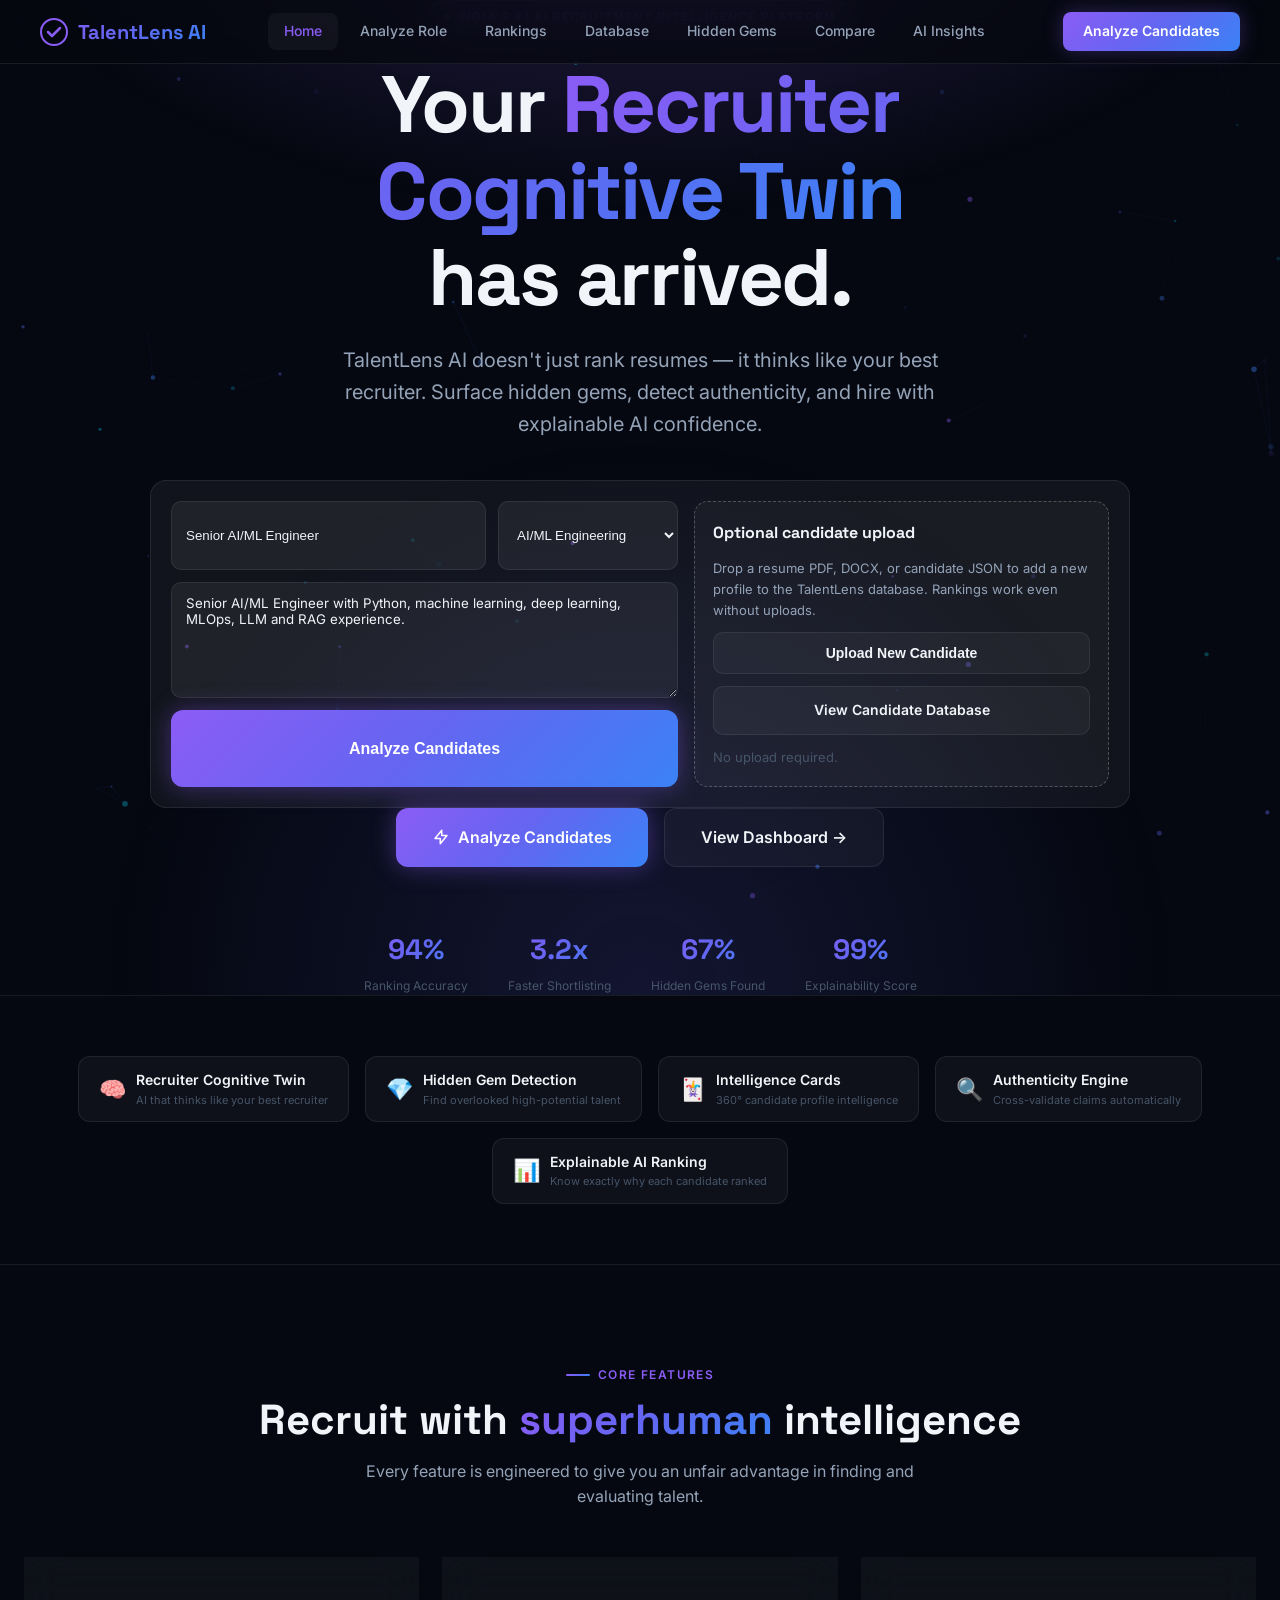
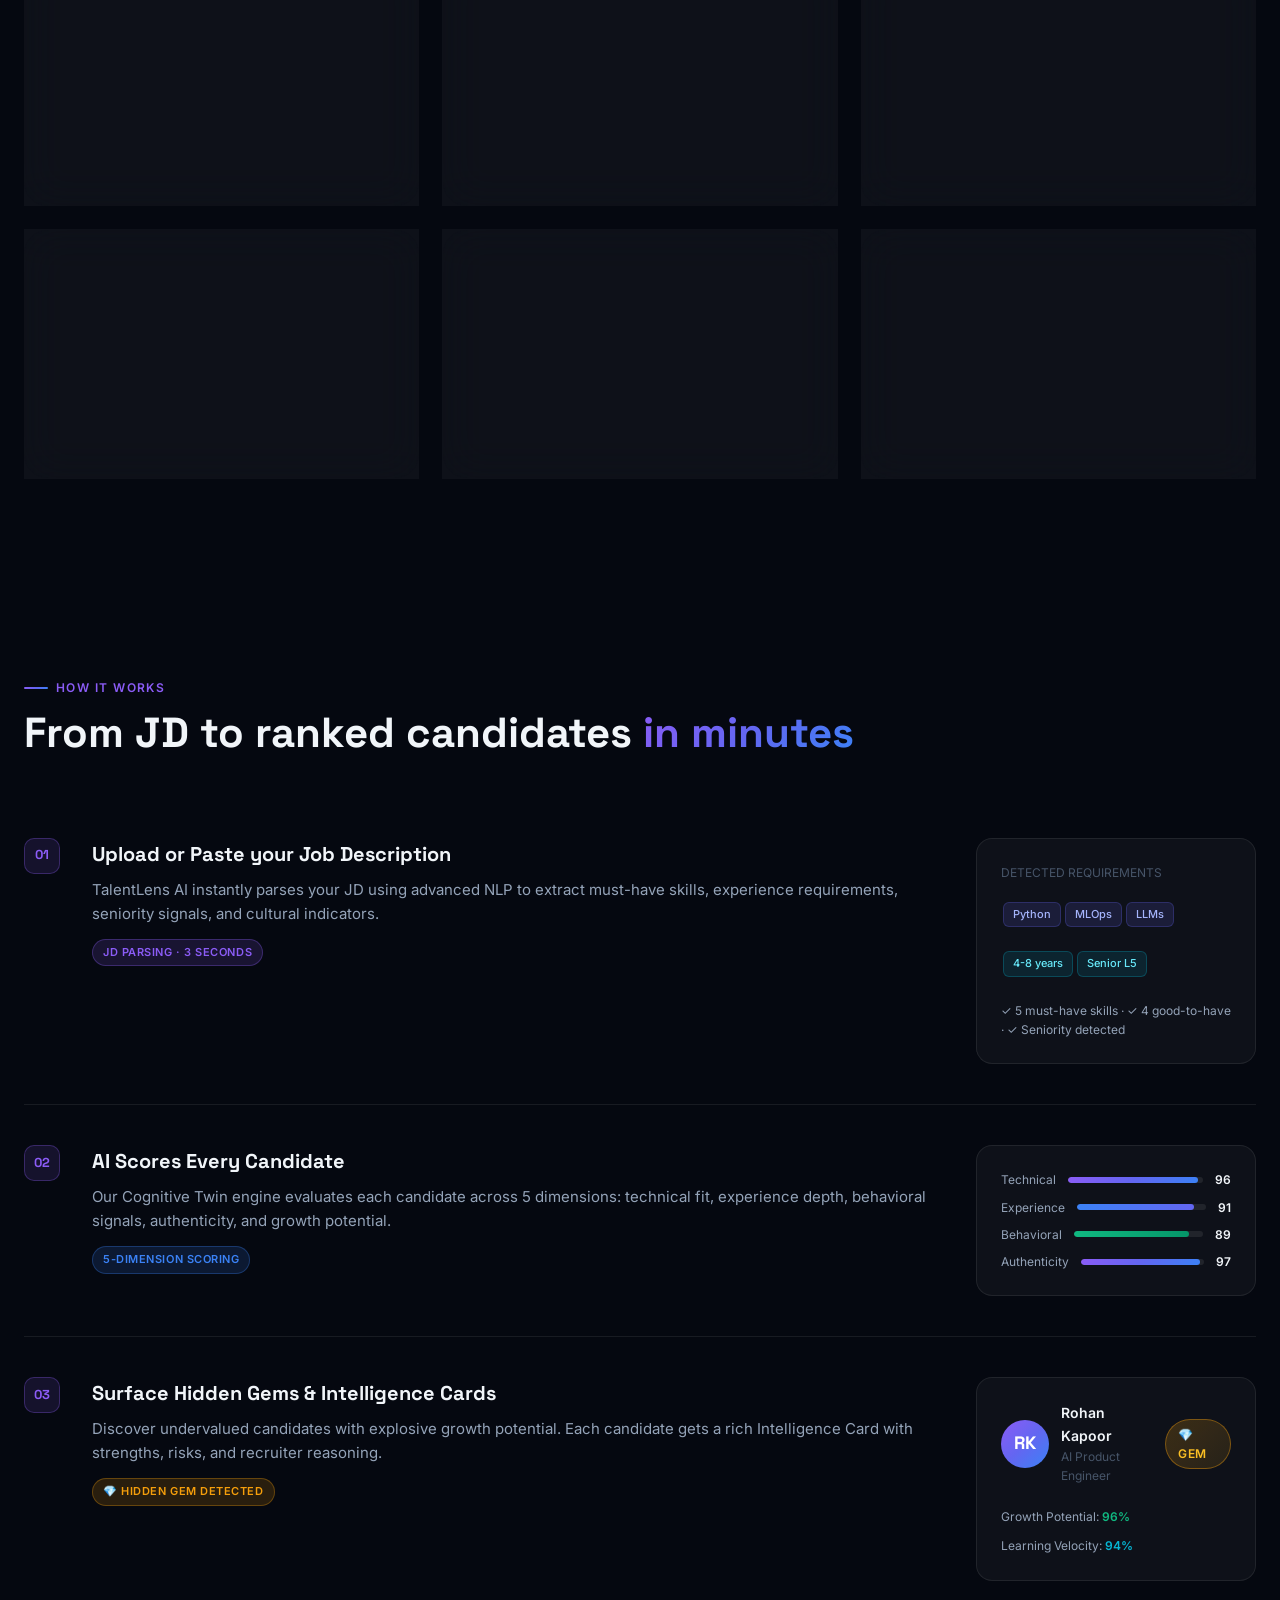
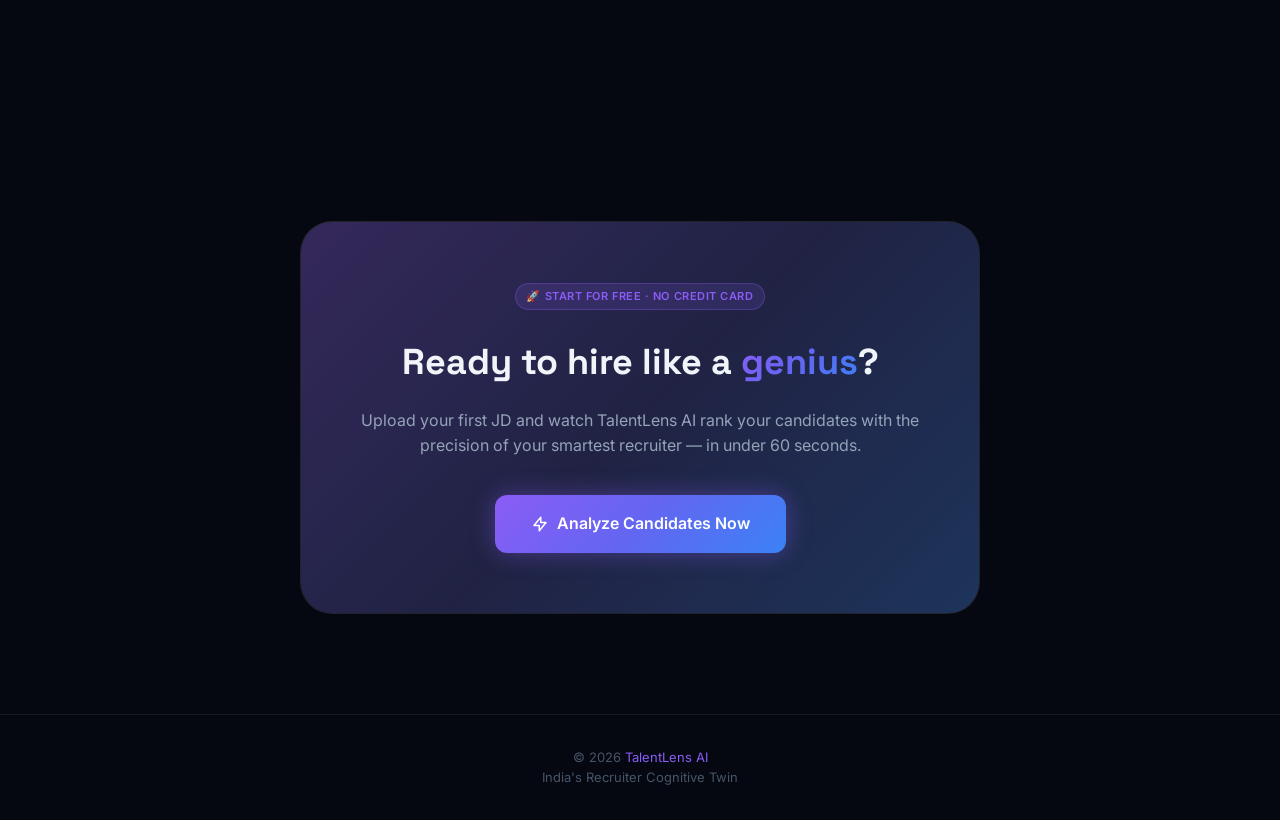
==== frontend/index.html @ 2722fe98 "Refactor talent matching flow and update UI state handling" ====
<!DOCTYPE html>
<html lang="en">
<head>
<meta charset="UTF-8"/>
<meta name="viewport" content="width=device-width,initial-scale=1.0"/>
<title>TalentLens AI — India's Recruiter Cognitive Twin</title>
<meta name="description" content="TalentLens AI is India's first Recruiter Cognitive Twin — an enterprise AI platform that ranks, scores, and surfaces hidden gem candidates with explainable intelligence."/>
<link rel="stylesheet" href="styles.css"/>
<style>
/* ── HERO ── */
.hero {
  position: relative; min-height: 100vh; display: flex; align-items: center;
  justify-content: center; text-align: center; overflow: hidden;
  background: var(--gradient-hero);
}
.hero::before {
  content:''; position: absolute; inset: 0;
  background: radial-gradient(ellipse 60% 80% at 50% 100%, rgba(99,102,241,0.15) 0%, transparent 70%);
  pointer-events: none;
}
.hero-content { position: relative; z-index: 2; max-width: 860px; padding: 0 24px; }
.hero-content { max-width: 1120px; }
.hero-eyebrow {
  display: inline-flex; align-items: center; gap: 8px;
  padding: 6px 16px; border-radius: 99px;
  background: rgba(139,92,246,0.12); border: 1px solid rgba(139,92,246,0.3);
  font-size: 12px; font-weight: 600; letter-spacing: 0.1em; text-transform: uppercase;
  color: var(--purple); margin-bottom: 28px;
  animation: slide-up 0.5s ease both;
}
.hero-eyebrow .dot { width: 6px; height: 6px; border-radius: 50%; background: var(--purple); animation: pulse-glow 2s infinite; }
.hero-title {
  font-family: 'Space Grotesk', sans-serif;
  font-size: clamp(40px, 7vw, 80px); font-weight: 800;
  line-height: 1.08; letter-spacing: -0.03em;
  color: var(--text-primary); margin-bottom: 24px;
  animation: slide-up 0.6s ease 0.1s both;
}
.hero-title .gradient-text { background: var(--gradient-1); -webkit-background-clip: text; -webkit-text-fill-color: transparent; }
.hero-subtitle {
  font-size: clamp(16px, 2vw, 20px); color: var(--text-secondary); line-height: 1.6;
  max-width: 620px; margin: 0 auto 40px;
  animation: slide-up 0.6s ease 0.2s both;
}
.hero-actions {
  display: flex; gap: 16px; justify-content: center; flex-wrap: wrap;
  animation: slide-up 0.6s ease 0.3s both;
}
.home-search {
  margin: 34px auto 0; max-width: 980px; padding: 20px;
  background: rgba(255,255,255,0.05); border: 1px solid var(--border);
  border-radius: 16px; display: grid; grid-template-columns: 1.1fr .9fr; gap: 16px; text-align:left;
  animation: slide-up 0.6s ease 0.35s both;
}
.home-search-left { display:grid; grid-template-columns:1fr 180px; gap:12px; }
.home-search input, .home-search select, .home-search textarea {
  width: 100%; background: rgba(255,255,255,0.06); border: 1px solid var(--border);
  border-radius: 10px; color: var(--text-primary); padding: 12px 14px; outline: none;
}
.home-search textarea { grid-column: 1 / -1; min-height: 90px; resize: vertical; font-family: Inter, sans-serif; }
.home-search-left button { grid-column: 1 / -1; justify-content: center; }
.home-upload { min-height:100%; border:1px dashed rgba(255,255,255,.24); border-radius:14px; padding:18px; display:flex; flex-direction:column; justify-content:center; gap:12px; background:rgba(255,255,255,.035); }
.home-upload-title { font-family:'Space Grotesk',sans-serif; font-size:16px; font-weight:700; color:var(--text-primary); }
.home-upload-copy { color:var(--text-secondary); font-size:13px; line-height:1.6; }
.home-upload .btn { justify-content:center; }
.home-upload-status { color:var(--text-muted); font-size:13px; min-height:18px; }
@media(max-width:820px){ .home-search,.home-search-left { grid-template-columns:1fr; } }
.hero-stats {
  display: flex; gap: 40px; justify-content: center; flex-wrap: wrap;
  margin-top: 60px; animation: slide-up 0.6s ease 0.4s both;
}
.hero-stat { text-align: center; }
.hero-stat-value { font-family: 'Space Grotesk', sans-serif; font-size: 28px; font-weight: 700; background: var(--gradient-1); -webkit-background-clip: text; -webkit-text-fill-color: transparent; }
.hero-stat-label { font-size: 12px; color: var(--text-muted); margin-top: 4px; }

/* ── FEATURES GRID ── */
.features-section { padding: 100px 0; }
.feature-card { padding: 32px; border-radius: var(--radius-lg); }
.feature-icon {
  width: 52px; height: 52px; border-radius: 14px; margin-bottom: 20px;
  display: flex; align-items: center; justify-content: center; font-size: 24px;
}
.feature-title { font-family: 'Space Grotesk', sans-serif; font-size: 18px; font-weight: 700; margin-bottom: 10px; }
.feature-desc { font-size: 14px; color: var(--text-secondary); line-height: 1.7; }

/* ── INNOVATION PILLS ── */
.innovation-strip { padding: 60px 0; border-top: 1px solid var(--border); border-bottom: 1px solid var(--border); }
.pill-track { display: flex; gap: 16px; flex-wrap: wrap; justify-content: center; }
.innovation-pill {
  display: flex; align-items: center; gap: 10px;
  padding: 12px 20px; border-radius: 12px;
  background: var(--bg-card); border: 1px solid var(--border);
  transition: var(--transition); cursor: default;
}
.innovation-pill:hover { border-color: var(--border-glow); background: var(--bg-card-hover); transform: translateY(-3px); }
.innovation-pill .pill-icon { font-size: 22px; }
.innovation-pill .pill-label { font-size: 14px; font-weight: 600; color: var(--text-primary); }
.innovation-pill .pill-sub { font-size: 11px; color: var(--text-muted); }

/* ── HOW IT WORKS ── */
.how-section { padding: 100px 0; }
.steps { display: flex; flex-direction: column; gap: 0; }
.step {
  display: flex; gap: 32px; align-items: flex-start; padding: 40px 0;
  border-bottom: 1px solid var(--border); position: relative;
}
.step:last-child { border-bottom: none; }
.step-num {
  font-family: 'Space Grotesk', sans-serif; font-size: 13px; font-weight: 700;
  color: var(--purple); min-width: 36px; height: 36px;
  background: rgba(139,92,246,0.12); border: 1px solid rgba(139,92,246,0.3);
  border-radius: 10px; display: flex; align-items: center; justify-content: center;
  flex-shrink: 0;
}
.step-content { flex: 1; }
.step-title { font-family: 'Space Grotesk', sans-serif; font-size: 20px; font-weight: 700; margin-bottom: 8px; }
.step-desc { color: var(--text-secondary); font-size: 15px; line-height: 1.6; }
.step-badge { margin-top: 12px; }
.step-visual {
  width: 280px; flex-shrink: 0;
  background: var(--bg-card); border: 1px solid var(--border); border-radius: var(--radius);
  padding: 24px; display: flex; flex-direction: column; gap: 10px;
}
@media(max-width:768px) { .step { flex-direction: column; } .step-visual { width: 100%; } }

/* ── CTA SECTION ── */
.cta-section { padding: 100px 0; text-align: center; }
.cta-box {
  max-width: 680px; margin: 0 auto;
  background: var(--bg-card); border: 1px solid var(--border); border-radius: 32px;
  padding: 60px; position: relative; overflow: hidden;
}
.cta-box::before {
  content:''; position: absolute; inset: -1px;
  background: linear-gradient(135deg, rgba(139,92,246,0.3), rgba(99,102,241,0.2), rgba(59,130,246,0.3));
  border-radius: 32px; z-index: -1;
}
.cta-title { font-family: 'Space Grotesk', sans-serif; font-size: 36px; font-weight: 800; margin-bottom: 16px; }
.cta-sub { color: var(--text-secondary); margin-bottom: 36px; font-size: 16px; }
</style>
</head>
<body>
<canvas id="bgCanvas"></canvas>
<div class="page-overlay">
  <div id="navPlaceholder"></div>

  <!-- HERO -->
  <section class="hero">
    <div class="hero-content">
      <div class="hero-eyebrow"><span class="dot"></span> India's #1 AI Recruitment Intelligence Platform</div>
      <h1 class="hero-title">
        Your <span class="gradient-text">Recruiter<br>Cognitive Twin</span><br>has arrived.
      </h1>
      <p class="hero-subtitle">
        TalentLens AI doesn't just rank resumes — it thinks like your best recruiter. 
        Surface hidden gems, detect authenticity, and hire with explainable AI confidence.
      </p>
      <div class="home-search">
        <div class="home-search-left">
          <input id="homeJobTitle" value="Senior AI/ML Engineer" placeholder="Search role or job title"/>
          <select id="homeRole">
            <option>AI/ML Engineering</option>
            <option>Data Science</option>
            <option>Data Engineering</option>
            <option>Analytics</option>
            <option>Full Stack Engineering</option>
          </select>
          <textarea id="homeJd" placeholder="Paste job description">Senior AI/ML Engineer with Python, machine learning, deep learning, MLOps, LLM and RAG experience.</textarea>
          <button class="btn btn-primary btn-lg" onclick="startHomeSearch()">Analyze Candidates</button>
        </div>
        <div class="home-upload" ondragover="event.preventDefault()" ondrop="handleHomeDrop(event)">
          <div class="home-upload-title">Optional candidate upload</div>
          <div class="home-upload-copy">Drop a resume PDF, DOCX, or candidate JSON to add a new profile to the TalentLens database. Rankings work even without uploads.</div>
          <input id="homeCandidateUpload" type="file" accept=".pdf,.docx,.json" style="display:none" onchange="handleHomeUpload(event)"/>
          <button class="btn btn-secondary" onclick="document.getElementById('homeCandidateUpload').click()">Upload New Candidate</button>
          <a href="candidate-database.html" class="btn btn-secondary">View Candidate Database</a>
          <div id="homeUploadStatus" class="home-upload-status">No upload required.</div>
        </div>
      </div>
      <div class="hero-actions">
        <a href="jd-analysis.html" class="btn btn-primary btn-lg">
          <svg width="18" height="18" fill="none" viewBox="0 0 24 24" stroke="currentColor" stroke-width="2"><path stroke-linecap="round" stroke-linejoin="round" d="M13 10V3L4 14h7v7l9-11h-7z"/></svg>
          Analyze Candidates
        </a>
        <a href="dashboard.html" class="btn btn-secondary btn-lg">View Dashboard →</a>
      </div>
      <div class="hero-stats">
        <div class="hero-stat"><div class="hero-stat-value">94%</div><div class="hero-stat-label">Ranking Accuracy</div></div>
        <div class="hero-stat"><div class="hero-stat-value">3.2x</div><div class="hero-stat-label">Faster Shortlisting</div></div>
        <div class="hero-stat"><div class="hero-stat-value">67%</div><div class="hero-stat-label">Hidden Gems Found</div></div>
        <div class="hero-stat"><div class="hero-stat-value">99%</div><div class="hero-stat-label">Explainability Score</div></div>
      </div>
    </div>
  </section>

  <!-- INNOVATION STRIP -->
  <div class="innovation-strip">
    <div class="container">
      <div class="pill-track">
        <div class="innovation-pill"><span class="pill-icon">🧠</span><div><div class="pill-label">Recruiter Cognitive Twin</div><div class="pill-sub">AI that thinks like your best recruiter</div></div></div>
        <div class="innovation-pill"><span class="pill-icon">💎</span><div><div class="pill-label">Hidden Gem Detection</div><div class="pill-sub">Find overlooked high-potential talent</div></div></div>
        <div class="innovation-pill"><span class="pill-icon">🃏</span><div><div class="pill-label">Intelligence Cards</div><div class="pill-sub">360° candidate profile intelligence</div></div></div>
        <div class="innovation-pill"><span class="pill-icon">🔍</span><div><div class="pill-label">Authenticity Engine</div><div class="pill-sub">Cross-validate claims automatically</div></div></div>
        <div class="innovation-pill"><span class="pill-icon">📊</span><div><div class="pill-label">Explainable AI Ranking</div><div class="pill-sub">Know exactly why each candidate ranked</div></div></div>
      </div>
    </div>
  </div>

  <!-- FEATURES -->
  <section class="features-section">
    <div class="container">
      <div class="section-header" style="text-align:center; display:flex; flex-direction:column; align-items:center;">
        <div class="section-label">Core Features</div>
        <h2 class="section-title">Recruit with <span>superhuman</span> intelligence</h2>
        <p class="section-subtitle" style="text-align:center;">Every feature is engineered to give you an unfair advantage in finding and evaluating talent.</p>
      </div>
      <div class="grid-3" style="margin-top:48px;">
        <div class="glass feature-card animate-slide-up delay-1">
          <div class="feature-icon" style="background:rgba(139,92,246,0.15);">🧠</div>
          <div class="feature-title">Cognitive Twin Engine</div>
          <p class="feature-desc">Our AI mirrors the reasoning of your top recruiter — weighing culture fit, growth signals, and domain depth in every evaluation.</p>
        </div>
        <div class="glass feature-card animate-slide-up delay-2">
          <div class="feature-icon" style="background:rgba(6,182,212,0.15);">💎</div>
          <div class="feature-title">Hidden Gem Discovery</div>
          <p class="feature-desc">Identifies undervalued candidates with high growth trajectories that traditional keyword-matching systems consistently overlook.</p>
        </div>
        <div class="glass feature-card animate-slide-up delay-3">
          <div class="feature-icon" style="background:rgba(16,185,129,0.15);">🔍</div>
          <div class="feature-title">Authenticity Engine</div>
          <p class="feature-desc">Cross-validates resume claims against GitHub, publications, LinkedIn, and digital footprints — flags inconsistencies instantly.</p>
        </div>
        <div class="glass feature-card animate-slide-up delay-2">
          <div class="feature-icon" style="background:rgba(99,102,241,0.15);">📊</div>
          <div class="feature-title">Explainable AI Ranking</div>
          <p class="feature-desc">Every ranking decision comes with a human-readable justification so your team understands and trusts the AI's reasoning.</p>
        </div>
        <div class="glass feature-card animate-slide-up delay-3">
          <div class="feature-icon" style="background:rgba(245,158,11,0.15);">⚡</div>
          <div class="feature-title">Real-Time JD Parsing</div>
          <p class="feature-desc">Drag, drop, or paste any Job Description and watch TalentLens extract skills, seniority, culture signals, and role DNA in seconds.</p>
        </div>
        <div class="glass feature-card animate-slide-up delay-4">
          <div class="feature-icon" style="background:rgba(236,72,153,0.15);">🤝</div>
          <div class="feature-title">Candidate Comparison</div>
          <p class="feature-desc">Side-by-side radar charts, score breakdowns, skill overlap analysis, and risk comparison for any two candidates simultaneously.</p>
        </div>
      </div>
    </div>
  </section>

  <!-- HOW IT WORKS -->
  <section class="how-section">
    <div class="container">
      <div class="section-header">
        <div class="section-label">How It Works</div>
        <h2 class="section-title">From JD to ranked candidates <span>in minutes</span></h2>
      </div>
      <div class="steps">
        <div class="step">
          <div class="step-num">01</div>
          <div class="step-content">
            <div class="step-title">Upload or Paste your Job Description</div>
            <p class="step-desc">TalentLens AI instantly parses your JD using advanced NLP to extract must-have skills, experience requirements, seniority signals, and cultural indicators.</p>
            <div class="step-badge"><span class="badge badge-purple">JD Parsing · 3 seconds</span></div>
          </div>
          <div class="step-visual">
            <div style="font-size:12px;color:var(--text-muted);margin-bottom:8px;">DETECTED REQUIREMENTS</div>
            <div><span class="tag tag-skill">Python</span><span class="tag tag-skill">MLOps</span><span class="tag tag-skill">LLMs</span></div>
            <div style="margin-top:10px;"><span class="tag tag-exp">4-8 years</span><span class="tag tag-exp">Senior L5</span></div>
            <div style="margin-top:12px;font-size:12px;color:var(--text-secondary);">✓ 5 must-have skills · ✓ 4 good-to-have · ✓ Seniority detected</div>
          </div>
        </div>
        <div class="step">
          <div class="step-num">02</div>
          <div class="step-content">
            <div class="step-title">AI Scores Every Candidate</div>
            <p class="step-desc">Our Cognitive Twin engine evaluates each candidate across 5 dimensions: technical fit, experience depth, behavioral signals, authenticity, and growth potential.</p>
            <div class="step-badge"><span class="badge badge-blue">5-Dimension Scoring</span></div>
          </div>
          <div class="step-visual">
            <div id="stepRadar" style="display:flex;flex-direction:column;gap:8px;">
              <div style="display:flex;justify-content:space-between;align-items:center;">
                <span style="font-size:12px;color:var(--text-secondary);">Technical</span>
                <div class="progress-bar" style="flex:1;margin:0 12px;"><div class="progress-fill" data-target="96" style="width:0%"></div></div>
                <span style="font-size:12px;font-weight:600;">96</span>
              </div>
              <div style="display:flex;justify-content:space-between;align-items:center;">
                <span style="font-size:12px;color:var(--text-secondary);">Experience</span>
                <div class="progress-bar" style="flex:1;margin:0 12px;"><div class="progress-fill blue" data-target="91" style="width:0%"></div></div>
                <span style="font-size:12px;font-weight:600;">91</span>
              </div>
              <div style="display:flex;justify-content:space-between;align-items:center;">
                <span style="font-size:12px;color:var(--text-secondary);">Behavioral</span>
                <div class="progress-bar" style="flex:1;margin:0 12px;"><div class="progress-fill green" data-target="89" style="width:0%"></div></div>
                <span style="font-size:12px;font-weight:600;">89</span>
              </div>
              <div style="display:flex;justify-content:space-between;align-items:center;">
                <span style="font-size:12px;color:var(--text-secondary);">Authenticity</span>
                <div class="progress-bar" style="flex:1;margin:0 12px;"><div class="progress-fill" data-target="97" style="width:0%"></div></div>
                <span style="font-size:12px;font-weight:600;">97</span>
              </div>
            </div>
          </div>
        </div>
        <div class="step">
          <div class="step-num">03</div>
          <div class="step-content">
            <div class="step-title">Surface Hidden Gems & Intelligence Cards</div>
            <p class="step-desc">Discover undervalued candidates with explosive growth potential. Each candidate gets a rich Intelligence Card with strengths, risks, and recruiter reasoning.</p>
            <div class="step-badge"><span class="badge badge-amber">💎 Hidden Gem Detected</span></div>
          </div>
          <div class="step-visual">
            <div style="display:flex;align-items:center;gap:12px;">
              <div class="avatar avatar-md">RK</div>
              <div>
                <div style="font-size:14px;font-weight:600;">Rohan Kapoor</div>
                <div style="font-size:12px;color:var(--text-muted);">AI Product Engineer</div>
              </div>
              <div class="gem-badge" style="margin-left:auto;">💎 Gem</div>
            </div>
            <div style="margin-top:12px;font-size:12px;color:var(--text-secondary);">Growth Potential: <span style="color:#10b981;font-weight:600;">96%</span></div>
            <div style="font-size:12px;color:var(--text-secondary);">Learning Velocity: <span style="color:#06b6d4;font-weight:600;">94%</span></div>
          </div>
        </div>
      </div>
    </div>
  </section>

  <!-- CTA -->
  <section class="cta-section">
    <div class="container">
      <div class="cta-box animate-pulse-glow">
        <div class="badge badge-purple" style="margin-bottom:24px;">🚀 Start for Free · No Credit Card</div>
        <div class="cta-title">Ready to hire like a <span style="background:var(--gradient-1);-webkit-background-clip:text;-webkit-text-fill-color:transparent;">genius</span>?</div>
        <p class="cta-sub">Upload your first JD and watch TalentLens AI rank your candidates with the precision of your smartest recruiter — in under 60 seconds.</p>
        <a href="jd-analysis.html" class="btn btn-primary btn-lg" style="margin:0 auto;">
          <svg width="18" height="18" fill="none" viewBox="0 0 24 24" stroke="currentColor" stroke-width="2"><path stroke-linecap="round" stroke-linejoin="round" d="M13 10V3L4 14h7v7l9-11h-7z"/></svg>
          Analyze Candidates Now
        </a>
      </div>
    </div>
  </section>

  <div id="footerPlaceholder"></div>
</div>

<script src="app.js"></script>
<script>
  document.getElementById('navPlaceholder').innerHTML = buildNav('index.html');
  document.getElementById('footerPlaceholder').innerHTML = buildFooter();
  initNetworkCanvas();
  document.addEventListener('DOMContentLoaded', () => { setTimeout(animateProgressBars, 400); });
  function startHomeSearch() {
    saveTalentSearch({
      title: document.getElementById('homeJobTitle').value || 'Senior AI/ML Engineer',
      role: document.getElementById('homeRole').value,
      jd: document.getElementById('homeJd').value
    });
    window.location.href = 'dashboard.html';
  }
  function showHomeUploadResult(result) {
    document.getElementById('homeUploadStatus').textContent = result.added
      ? `Resume Parsed. Candidate Added: ${result.candidate.name}.`
      : `Duplicate detected: ${result.candidate.name} is already stored.`;
  }
  function handleHomeUpload(event) {
    const file = event.target.files && event.target.files[0];
    if (file) importCandidateFile(file, showHomeUploadResult);
  }
  function handleHomeDrop(event) {
    event.preventDefault();
    const file = event.dataTransfer.files && event.dataTransfer.files[0];
    if (file) importCandidateFile(file, showHomeUploadResult);
  }
</script>
</body>
</html>
---- frontend/styles.css ----
@import url('https://fonts.googleapis.com/css2?family=Inter:wght@300;400;500;600;700;800;900&family=Space+Grotesk:wght@400;500;600;700&display=swap');

:root {
  --bg-primary: #050810;
  --bg-secondary: #080d1a;
  --bg-card: rgba(255,255,255,0.04);
  --bg-card-hover: rgba(255,255,255,0.07);
  --border: rgba(255,255,255,0.08);
  --border-glow: rgba(139,92,246,0.4);
  --purple: #8b5cf6;
  --indigo: #6366f1;
  --blue: #3b82f6;
  --electric: #06b6d4;
  --pink: #ec4899;
  --green: #10b981;
  --amber: #f59e0b;
  --red: #ef4444;
  --text-primary: #f1f5f9;
  --text-secondary: #94a3b8;
  --text-muted: #475569;
  --gradient-1: linear-gradient(135deg, #8b5cf6 0%, #6366f1 50%, #3b82f6 100%);
  --gradient-2: linear-gradient(135deg, #06b6d4 0%, #8b5cf6 100%);
  --gradient-hero: radial-gradient(ellipse 80% 60% at 50% -20%, rgba(139,92,246,0.3) 0%, transparent 70%);
  --shadow-glow: 0 0 40px rgba(139,92,246,0.15);
  --shadow-card: 0 8px 32px rgba(0,0,0,0.4);
  --radius: 16px;
  --radius-sm: 10px;
  --radius-lg: 24px;
  --transition: all 0.3s cubic-bezier(0.4,0,0.2,1);
}

*, *::before, *::after { box-sizing: border-box; margin: 0; padding: 0; }

html { scroll-behavior: smooth; }

body {
  font-family: 'Inter', sans-serif;
  background: var(--bg-primary);
  color: var(--text-primary);
  min-height: 100vh;
  overflow-x: hidden;
  line-height: 1.6;
}

/* ── SCROLLBAR ── */
::-webkit-scrollbar { width: 6px; }
::-webkit-scrollbar-track { background: var(--bg-secondary); }
::-webkit-scrollbar-thumb { background: var(--purple); border-radius: 3px; }

/* ── NAV ── */
.nav {
  position: fixed; top: 0; left: 0; right: 0; z-index: 1000;
  display: flex; align-items: center; justify-content: space-between;
  padding: 0 40px; height: 64px;
  background: rgba(5,8,16,0.8);
  backdrop-filter: blur(20px);
  border-bottom: 1px solid var(--border);
}
.nav-logo {
  display: flex; align-items: center; gap: 10px;
  font-family: 'Space Grotesk', sans-serif;
  font-size: 20px; font-weight: 700;
  background: var(--gradient-1); -webkit-background-clip: text; -webkit-text-fill-color: transparent;
  text-decoration: none;
}
.nav-logo svg { flex-shrink: 0; }
.nav-links { display: flex; align-items: center; gap: 6px; }
.nav-link {
  padding: 7px 16px; border-radius: 8px;
  color: var(--text-secondary); font-size: 14px; font-weight: 500;
  text-decoration: none; transition: var(--transition); white-space: nowrap;
}
.nav-link:hover, .nav-link.active {
  color: var(--text-primary); background: var(--bg-card);
}
.nav-link.active { color: var(--purple); }
.nav-cta {
  padding: 8px 20px; border-radius: 8px;
  background: var(--gradient-1);
  color: #fff; font-size: 14px; font-weight: 600;
  text-decoration: none; transition: var(--transition);
  box-shadow: 0 0 20px rgba(139,92,246,0.3);
}
.nav-cta:hover { transform: translateY(-1px); box-shadow: 0 0 30px rgba(139,92,246,0.5); }

/* ── GLASS CARD ── */
.glass {
  background: var(--bg-card);
  border: 1px solid var(--border);
  border-radius: var(--radius);
  backdrop-filter: blur(20px);
  transition: var(--transition);
}
.glass:hover { background: var(--bg-card-hover); border-color: var(--border-glow); box-shadow: var(--shadow-glow); }

/* ── BUTTONS ── */
.btn {
  display: inline-flex; align-items: center; gap: 8px;
  padding: 12px 24px; border-radius: 10px;
  font-size: 14px; font-weight: 600; cursor: pointer;
  border: none; text-decoration: none; transition: var(--transition);
}
.btn-primary {
  background: var(--gradient-1);
  color: #fff; box-shadow: 0 0 24px rgba(139,92,246,0.4);
}
.btn-primary:hover { transform: translateY(-2px); box-shadow: 0 0 40px rgba(139,92,246,0.6); }
.btn-secondary {
  background: var(--bg-card); border: 1px solid var(--border);
  color: var(--text-primary);
}
.btn-secondary:hover { border-color: var(--border-glow); background: var(--bg-card-hover); }
.btn-ghost { background: transparent; color: var(--text-secondary); }
.btn-ghost:hover { color: var(--text-primary); background: var(--bg-card); }
.btn-sm { padding: 7px 16px; font-size: 13px; }
.btn-lg { padding: 16px 36px; font-size: 16px; border-radius: 12px; }

/* ── BADGE ── */
.badge {
  display: inline-flex; align-items: center; gap: 5px;
  padding: 4px 10px; border-radius: 99px;
  font-size: 11px; font-weight: 600; text-transform: uppercase; letter-spacing: 0.05em;
}
.badge-purple { background: rgba(139,92,246,0.15); color: var(--purple); border: 1px solid rgba(139,92,246,0.3); }
.badge-blue { background: rgba(59,130,246,0.15); color: var(--blue); border: 1px solid rgba(59,130,246,0.3); }
.badge-green { background: rgba(16,185,129,0.15); color: var(--green); border: 1px solid rgba(16,185,129,0.3); }
.badge-amber { background: rgba(245,158,11,0.15); color: var(--amber); border: 1px solid rgba(245,158,11,0.3); }
.badge-red { background: rgba(239,68,68,0.15); color: var(--red); border: 1px solid rgba(239,68,68,0.3); }
.badge-electric { background: rgba(6,182,212,0.15); color: var(--electric); border: 1px solid rgba(6,182,212,0.3); }

/* ── SCORE RING ── */
.score-ring { position: relative; display: inline-flex; align-items: center; justify-content: center; }
.score-ring svg { transform: rotate(-90deg); }
.score-ring .ring-value {
  position: absolute; font-family: 'Space Grotesk', sans-serif;
  font-weight: 700; text-align: center; line-height: 1;
}

/* ── PROGRESS BAR ── */
.progress-bar {
  height: 6px; background: rgba(255,255,255,0.08); border-radius: 99px; overflow: hidden;
}
.progress-fill {
  height: 100%; border-radius: 99px;
  background: var(--gradient-1); transition: width 1s cubic-bezier(0.4,0,0.2,1);
}
.progress-fill.green { background: linear-gradient(90deg, #10b981, #059669); }
.progress-fill.blue { background: linear-gradient(90deg, #3b82f6, #6366f1); }
.progress-fill.amber { background: linear-gradient(90deg, #f59e0b, #d97706); }
.progress-fill.red { background: linear(90deg, #ef4444, #dc2626); }

/* ── SECTION HEADER ── */
.section-header { margin-bottom: 40px; }
.section-label {
  font-size: 12px; font-weight: 600; letter-spacing: 0.12em; text-transform: uppercase;
  color: var(--purple); margin-bottom: 12px; display: flex; align-items: center; gap: 8px;
}
.section-label::before { content:''; width: 24px; height: 2px; background: var(--gradient-1); border-radius: 1px; }
.section-title {
  font-family: 'Space Grotesk', sans-serif;
  font-size: clamp(28px, 4vw, 42px); font-weight: 700;
  line-height: 1.15; color: var(--text-primary);
}
.section-title span { background: var(--gradient-1); -webkit-background-clip: text; -webkit-text-fill-color: transparent; }
.section-subtitle { margin-top: 14px; color: var(--text-secondary); font-size: 16px; max-width: 600px; }

/* ── PAGE LAYOUT ── */
.page-wrapper { padding-top: 64px; min-height: 100vh; }
.container { max-width: 1280px; margin: 0 auto; padding: 0 24px; }
.page-content { padding: 48px 0; }

/* ── GRID ── */
.grid-2 { display: grid; grid-template-columns: repeat(2, 1fr); gap: 24px; }
.grid-3 { display: grid; grid-template-columns: repeat(3, 1fr); gap: 24px; }
.grid-4 { display: grid; grid-template-columns: repeat(4, 1fr); gap: 20px; }
@media (max-width: 1024px) { .grid-4 { grid-template-columns: repeat(2,1fr); } .grid-3 { grid-template-columns: repeat(2,1fr); } }
@media (max-width: 640px) { .grid-2,.grid-3,.grid-4 { grid-template-columns: 1fr; } }

/* ── STAT CARD ── */
.stat-card { padding: 28px; }
.stat-card .stat-label { font-size: 12px; color: var(--text-muted); text-transform: uppercase; letter-spacing: 0.08em; margin-bottom: 12px; }
.stat-card .stat-value { font-family: 'Space Grotesk', sans-serif; font-size: 36px; font-weight: 700; }
.stat-card .stat-change { font-size: 13px; color: var(--text-secondary); margin-top: 6px; }
.stat-card .stat-icon {
  width: 44px; height: 44px; border-radius: 12px;
  display: flex; align-items: center; justify-content: center;
  margin-bottom: 16px; font-size: 20px;
}

/* ── TABLE ── */
.data-table { width: 100%; border-collapse: collapse; }
.data-table th {
  padding: 14px 16px; text-align: left; font-size: 11px;
  font-weight: 600; text-transform: uppercase; letter-spacing: 0.08em;
  color: var(--text-muted); border-bottom: 1px solid var(--border);
}
.data-table td {
  padding: 16px; font-size: 14px; border-bottom: 1px solid rgba(255,255,255,0.04);
  transition: var(--transition);
}
.data-table tr:hover td { background: var(--bg-card-hover); }
.data-table tr:last-child td { border-bottom: none; }

/* ── CHIP ── */
.chip {
  display: inline-flex; align-items: center; gap: 4px;
  padding: 4px 10px; background: rgba(255,255,255,0.06);
  border: 1px solid var(--border); border-radius: 6px;
  font-size: 12px; color: var(--text-secondary); margin: 3px;
  transition: var(--transition);
}
.chip:hover { border-color: var(--purple); color: var(--purple); background: rgba(139,92,246,0.1); }

/* ── FILTER BAR ── */
.filter-bar {
  display: flex; align-items: center; gap: 12px; flex-wrap: wrap;
  padding: 16px 20px; margin-bottom: 24px;
}
.filter-select {
  background: var(--bg-card); border: 1px solid var(--border); border-radius: 8px;
  color: var(--text-primary); font-size: 13px; padding: 8px 14px;
  cursor: pointer; outline: none; transition: var(--transition);
  appearance: none;
  background-image: url("data:image/svg+xml,%3Csvg xmlns='http://www.w3.org/2000/svg' fill='%2394a3b8' viewBox='0 0 20 20'%3E%3Cpath d='M5 7l5 5 5-5'/%3E%3C/svg%3E");
  background-repeat: no-repeat; background-position: right 10px center; background-size: 16px;
  padding-right: 32px;
}
.filter-select:focus { border-color: var(--purple); box-shadow: 0 0 0 3px rgba(139,92,246,0.15); }

.search-input {
  background: var(--bg-card); border: 1px solid var(--border); border-radius: 8px;
  color: var(--text-primary); font-size: 13px; padding: 8px 16px 8px 40px;
  outline: none; transition: var(--transition); flex: 1; min-width: 200px;
}
.search-input:focus { border-color: var(--purple); box-shadow: 0 0 0 3px rgba(139,92,246,0.15); }
.search-wrap { position: relative; }
.search-wrap .search-icon { position: absolute; left: 12px; top: 50%; transform: translateY(-50%); color: var(--text-muted); }

/* ── TOGGLE ── */
.toggle { display: flex; background: rgba(255,255,255,0.05); border-radius: 8px; padding: 3px; }
.toggle-btn {
  padding: 6px 14px; border-radius: 6px; border: none; background: transparent;
  color: var(--text-secondary); font-size: 13px; cursor: pointer; transition: var(--transition);
}
.toggle-btn.active { background: var(--purple); color: #fff; }

/* ── ANIMATIONS ── */
@keyframes float { 0%,100% { transform: translateY(0); } 50% { transform: translateY(-12px); } }
@keyframes pulse-glow { 0%,100% { box-shadow: 0 0 20px rgba(139,92,246,0.3); } 50% { box-shadow: 0 0 50px rgba(139,92,246,0.6); } }
@keyframes slide-up { from { opacity:0; transform: translateY(30px); } to { opacity:1; transform: translateY(0); } }
@keyframes fade-in { from { opacity:0; } to { opacity:1; } }
@keyframes spin { to { transform: rotate(360deg); } }
@keyframes shimmer { 0% { background-position: -200% 0; } 100% { background-position: 200% 0; } }
@keyframes network-pulse { 0%,100% { opacity:0.3; } 50% { opacity:1; } }

.animate-float { animation: float 6s ease-in-out infinite; }
.animate-slide-up { animation: slide-up 0.6s ease both; }
.animate-fade-in { animation: fade-in 0.5s ease both; }
.animate-pulse-glow { animation: pulse-glow 3s ease-in-out infinite; }

/* stagger delays */
.delay-1 { animation-delay: 0.1s; }
.delay-2 { animation-delay: 0.2s; }
.delay-3 { animation-delay: 0.3s; }
.delay-4 { animation-delay: 0.4s; }
.delay-5 { animation-delay: 0.5s; }

/* ── CANVAS BG ── */
#bgCanvas { position: fixed; inset: 0; z-index: 0; pointer-events: none; opacity: 0.4; }
.page-overlay { position: relative; z-index: 1; }

/* ── MODAL / TOOLTIP ── */
.tooltip {
  position: absolute; background: rgba(15,20,40,0.95); border: 1px solid var(--border);
  border-radius: 8px; padding: 8px 12px; font-size: 12px; color: var(--text-secondary);
  white-space: nowrap; pointer-events: none; z-index: 100;
  backdrop-filter: blur(12px);
}

/* ── RADAR CHART WRAPPER ── */
.chart-wrapper { position: relative; width: 100%; }

/* ── HIDDEN GEM BADGE ── */
.gem-badge {
  display: inline-flex; align-items: center; gap: 6px;
  padding: 5px 12px; border-radius: 99px;
  background: linear-gradient(135deg, rgba(245,158,11,0.2), rgba(251,191,36,0.1));
  border: 1px solid rgba(245,158,11,0.4);
  color: #fbbf24; font-size: 12px; font-weight: 600;
  text-transform: uppercase; letter-spacing: 0.06em;
  animation: pulse-glow 3s ease-in-out infinite;
}

/* ── SCORE LABEL ── */
.score-label { font-size: 11px; color: var(--text-muted); text-align: center; margin-top: 4px; }

/* ── DIVIDER ── */
.divider { height: 1px; background: var(--border); margin: 24px 0; }

/* ── LOADING SKELETON ── */
.skeleton {
  background: linear-gradient(90deg, rgba(255,255,255,0.04) 25%, rgba(255,255,255,0.08) 50%, rgba(255,255,255,0.04) 75%);
  background-size: 200% 100%;
  animation: shimmer 1.5s infinite;
  border-radius: 8px;
}

/* ── AVATAR ── */
.avatar {
  border-radius: 50%; overflow: hidden; flex-shrink: 0;
  display: flex; align-items: center; justify-content: center;
  font-family: 'Space Grotesk', sans-serif; font-weight: 700;
  background: var(--gradient-1); color: #fff;
}
.avatar-sm { width: 36px; height: 36px; font-size: 14px; }
.avatar-md { width: 48px; height: 48px; font-size: 18px; }
.avatar-lg { width: 72px; height: 72px; font-size: 26px; }
.avatar-xl { width: 96px; height: 96px; font-size: 34px; }

/* ── TAG ── */
.tag {
  display: inline-flex; align-items: center;
  padding: 3px 9px; border-radius: 6px;
  font-size: 11px; font-weight: 500; margin: 2px;
}
.tag-skill { background: rgba(99,102,241,0.15); color: #a5b4fc; border: 1px solid rgba(99,102,241,0.25); }
.tag-exp { background: rgba(6,182,212,0.12); color: #67e8f9; border: 1px solid rgba(6,182,212,0.25); }

/* ── GLOW LINE ── */
.glow-line {
  height: 1px;
  background: linear-gradient(90deg, transparent, var(--purple), var(--indigo), transparent);
  margin: 0;
}

/* ── FOOTER ── */
.footer {
  border-top: 1px solid var(--border);
  padding: 32px 0; text-align: center;
  color: var(--text-muted); font-size: 13px;
}
.footer a { color: var(--purple); text-decoration: none; }
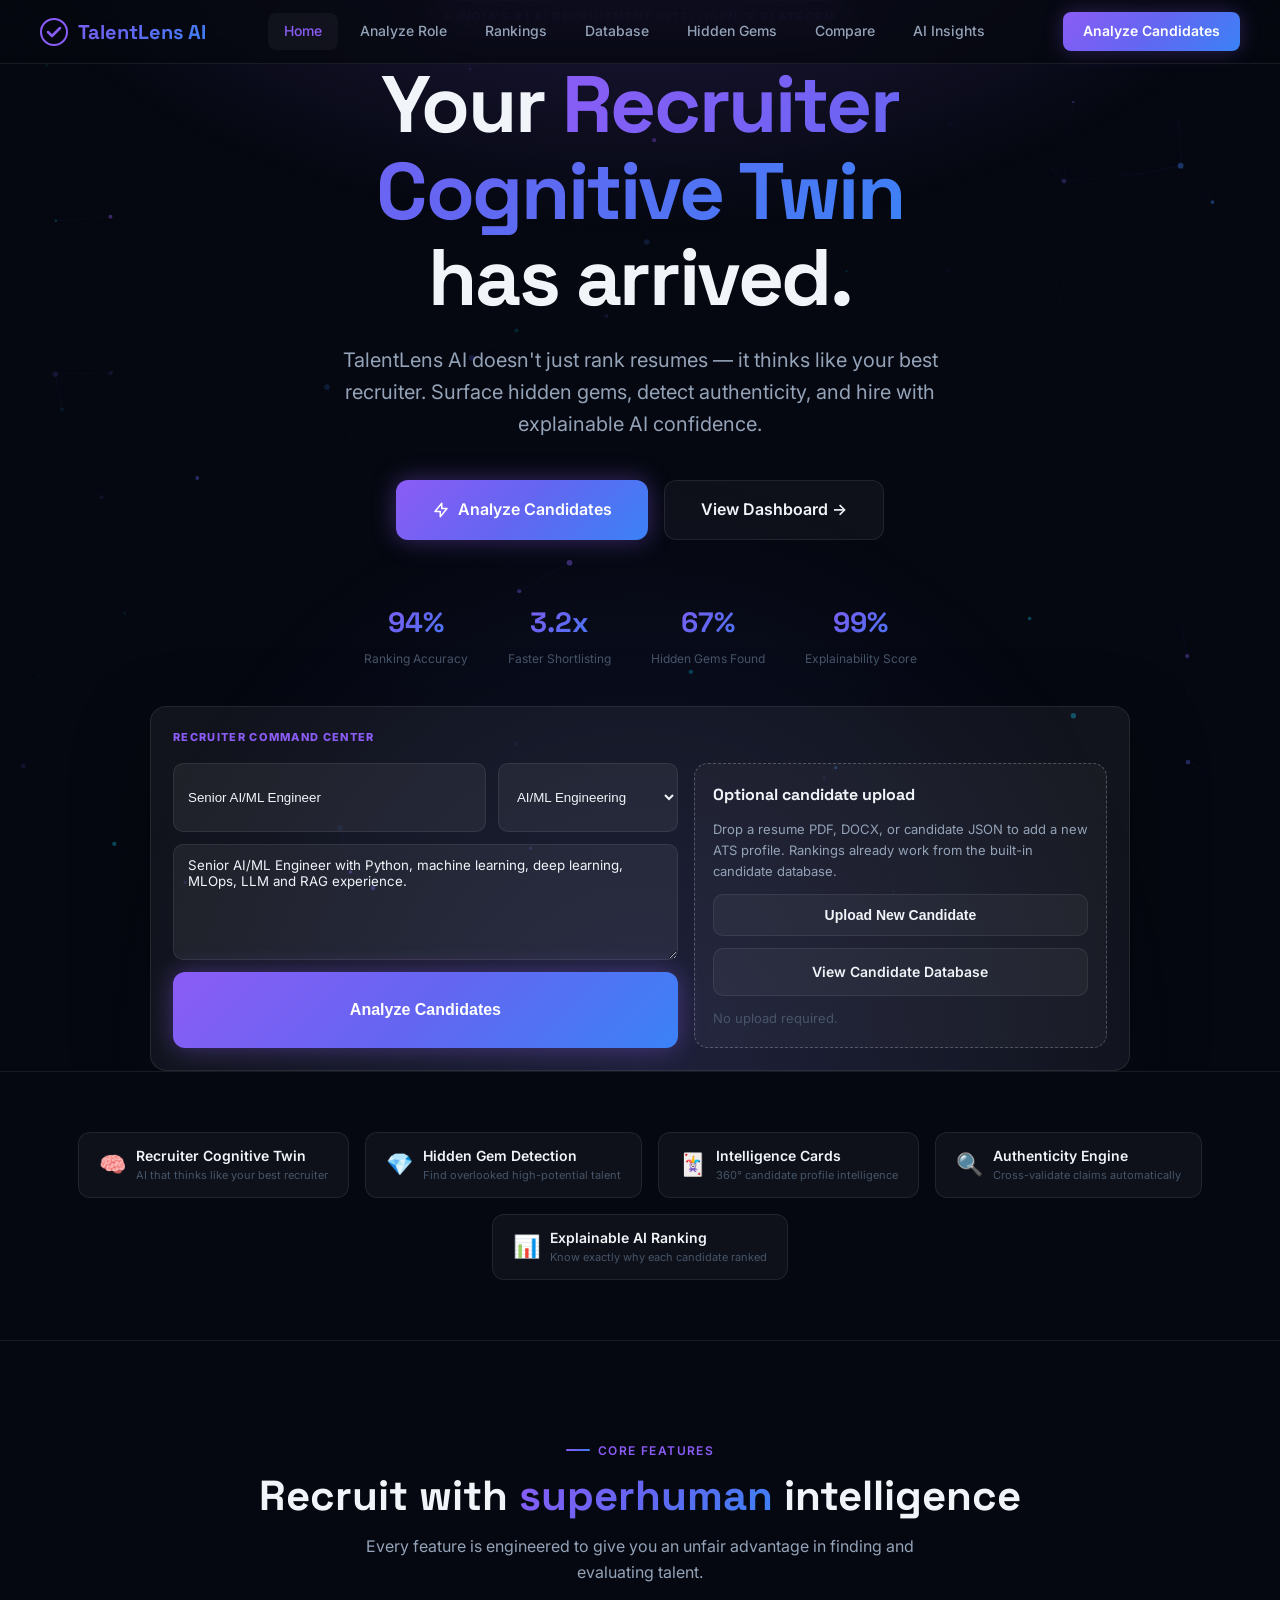
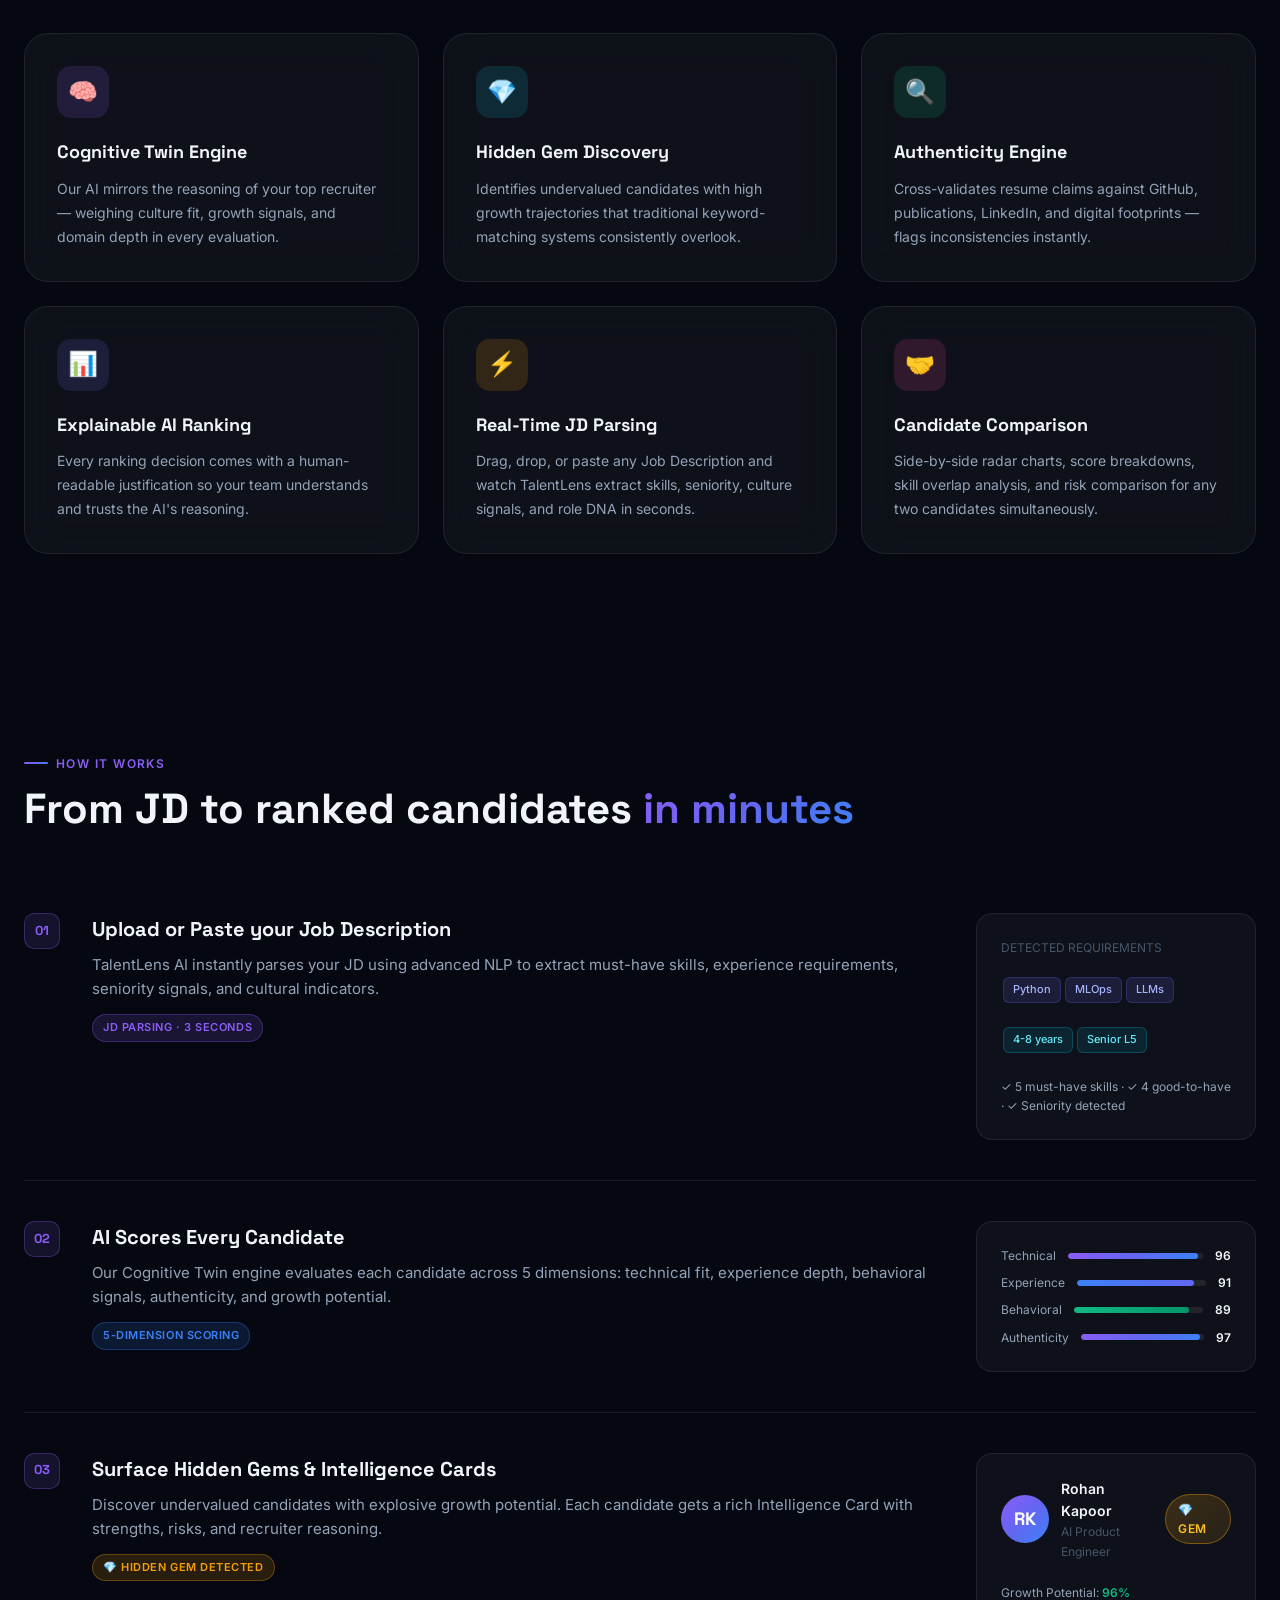
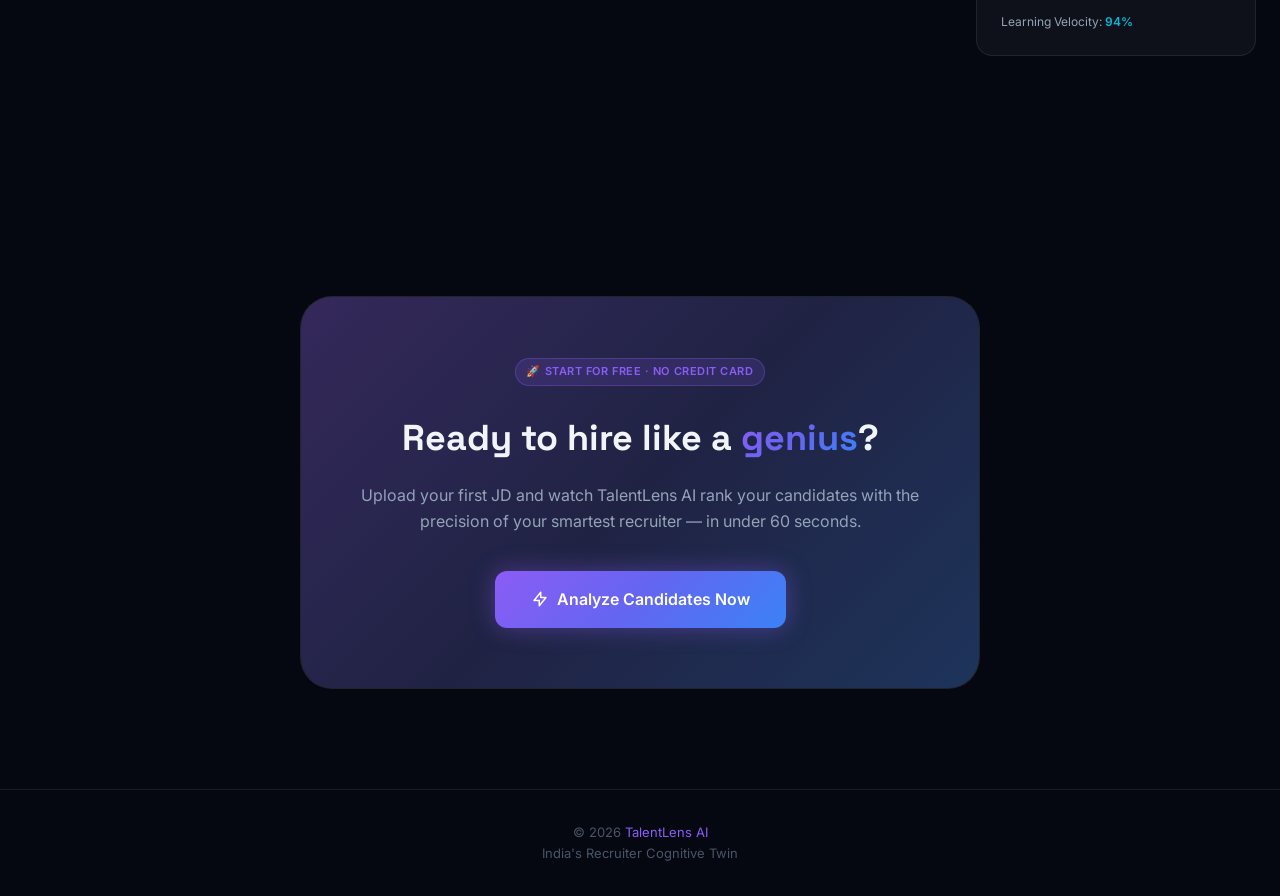
==== commit 65447fa3: "Restore premium UI and improve resume extraction" ====
--- a/frontend/index.html
+++ b/frontend/index.html
@@ -47,11 +47,13 @@
   animation: slide-up 0.6s ease 0.3s both;
 }
 .home-search {
-  margin: 34px auto 0; max-width: 980px; padding: 20px;
+  margin: 38px auto 0; max-width: 980px; padding: 22px;
   background: rgba(255,255,255,0.05); border: 1px solid var(--border);
   border-radius: 16px; display: grid; grid-template-columns: 1.1fr .9fr; gap: 16px; text-align:left;
-  animation: slide-up 0.6s ease 0.35s both;
-}
+  animation: slide-up 0.6s ease 0.48s both;
+  box-shadow: 0 24px 80px rgba(0,0,0,.28);
+}
+.home-search::before { content:'RECRUITER COMMAND CENTER'; grid-column:1/-1; color:var(--purple); font-size:11px; font-weight:800; letter-spacing:.12em; }
 .home-search-left { display:grid; grid-template-columns:1fr 180px; gap:12px; }
 .home-search input, .home-search select, .home-search textarea {
   width: 100%; background: rgba(255,255,255,0.06); border: 1px solid var(--border);
@@ -155,6 +157,19 @@
         TalentLens AI doesn't just rank resumes — it thinks like your best recruiter. 
         Surface hidden gems, detect authenticity, and hire with explainable AI confidence.
       </p>
+      <div class="hero-actions">
+        <a href="jd-analysis.html" class="btn btn-primary btn-lg">
+          <svg width="18" height="18" fill="none" viewBox="0 0 24 24" stroke="currentColor" stroke-width="2"><path stroke-linecap="round" stroke-linejoin="round" d="M13 10V3L4 14h7v7l9-11h-7z"/></svg>
+          Analyze Candidates
+        </a>
+        <a href="dashboard.html" class="btn btn-secondary btn-lg">View Dashboard →</a>
+      </div>
+      <div class="hero-stats">
+        <div class="hero-stat"><div class="hero-stat-value">94%</div><div class="hero-stat-label">Ranking Accuracy</div></div>
+        <div class="hero-stat"><div class="hero-stat-value">3.2x</div><div class="hero-stat-label">Faster Shortlisting</div></div>
+        <div class="hero-stat"><div class="hero-stat-value">67%</div><div class="hero-stat-label">Hidden Gems Found</div></div>
+        <div class="hero-stat"><div class="hero-stat-value">99%</div><div class="hero-stat-label">Explainability Score</div></div>
+      </div>
       <div class="home-search">
         <div class="home-search-left">
           <input id="homeJobTitle" value="Senior AI/ML Engineer" placeholder="Search role or job title"/>
@@ -170,25 +185,12 @@
         </div>
         <div class="home-upload" ondragover="event.preventDefault()" ondrop="handleHomeDrop(event)">
           <div class="home-upload-title">Optional candidate upload</div>
-          <div class="home-upload-copy">Drop a resume PDF, DOCX, or candidate JSON to add a new profile to the TalentLens database. Rankings work even without uploads.</div>
+          <div class="home-upload-copy">Drop a resume PDF, DOCX, or candidate JSON to add a new ATS profile. Rankings already work from the built-in candidate database.</div>
           <input id="homeCandidateUpload" type="file" accept=".pdf,.docx,.json" style="display:none" onchange="handleHomeUpload(event)"/>
           <button class="btn btn-secondary" onclick="document.getElementById('homeCandidateUpload').click()">Upload New Candidate</button>
           <a href="candidate-database.html" class="btn btn-secondary">View Candidate Database</a>
           <div id="homeUploadStatus" class="home-upload-status">No upload required.</div>
         </div>
-      </div>
-      <div class="hero-actions">
-        <a href="jd-analysis.html" class="btn btn-primary btn-lg">
-          <svg width="18" height="18" fill="none" viewBox="0 0 24 24" stroke="currentColor" stroke-width="2"><path stroke-linecap="round" stroke-linejoin="round" d="M13 10V3L4 14h7v7l9-11h-7z"/></svg>
-          Analyze Candidates
-        </a>
-        <a href="dashboard.html" class="btn btn-secondary btn-lg">View Dashboard →</a>
-      </div>
-      <div class="hero-stats">
-        <div class="hero-stat"><div class="hero-stat-value">94%</div><div class="hero-stat-label">Ranking Accuracy</div></div>
-        <div class="hero-stat"><div class="hero-stat-value">3.2x</div><div class="hero-stat-label">Faster Shortlisting</div></div>
-        <div class="hero-stat"><div class="hero-stat-value">67%</div><div class="hero-stat-label">Hidden Gems Found</div></div>
-        <div class="hero-stat"><div class="hero-stat-value">99%</div><div class="hero-stat-label">Explainability Score</div></div>
       </div>
     </div>
   </section>
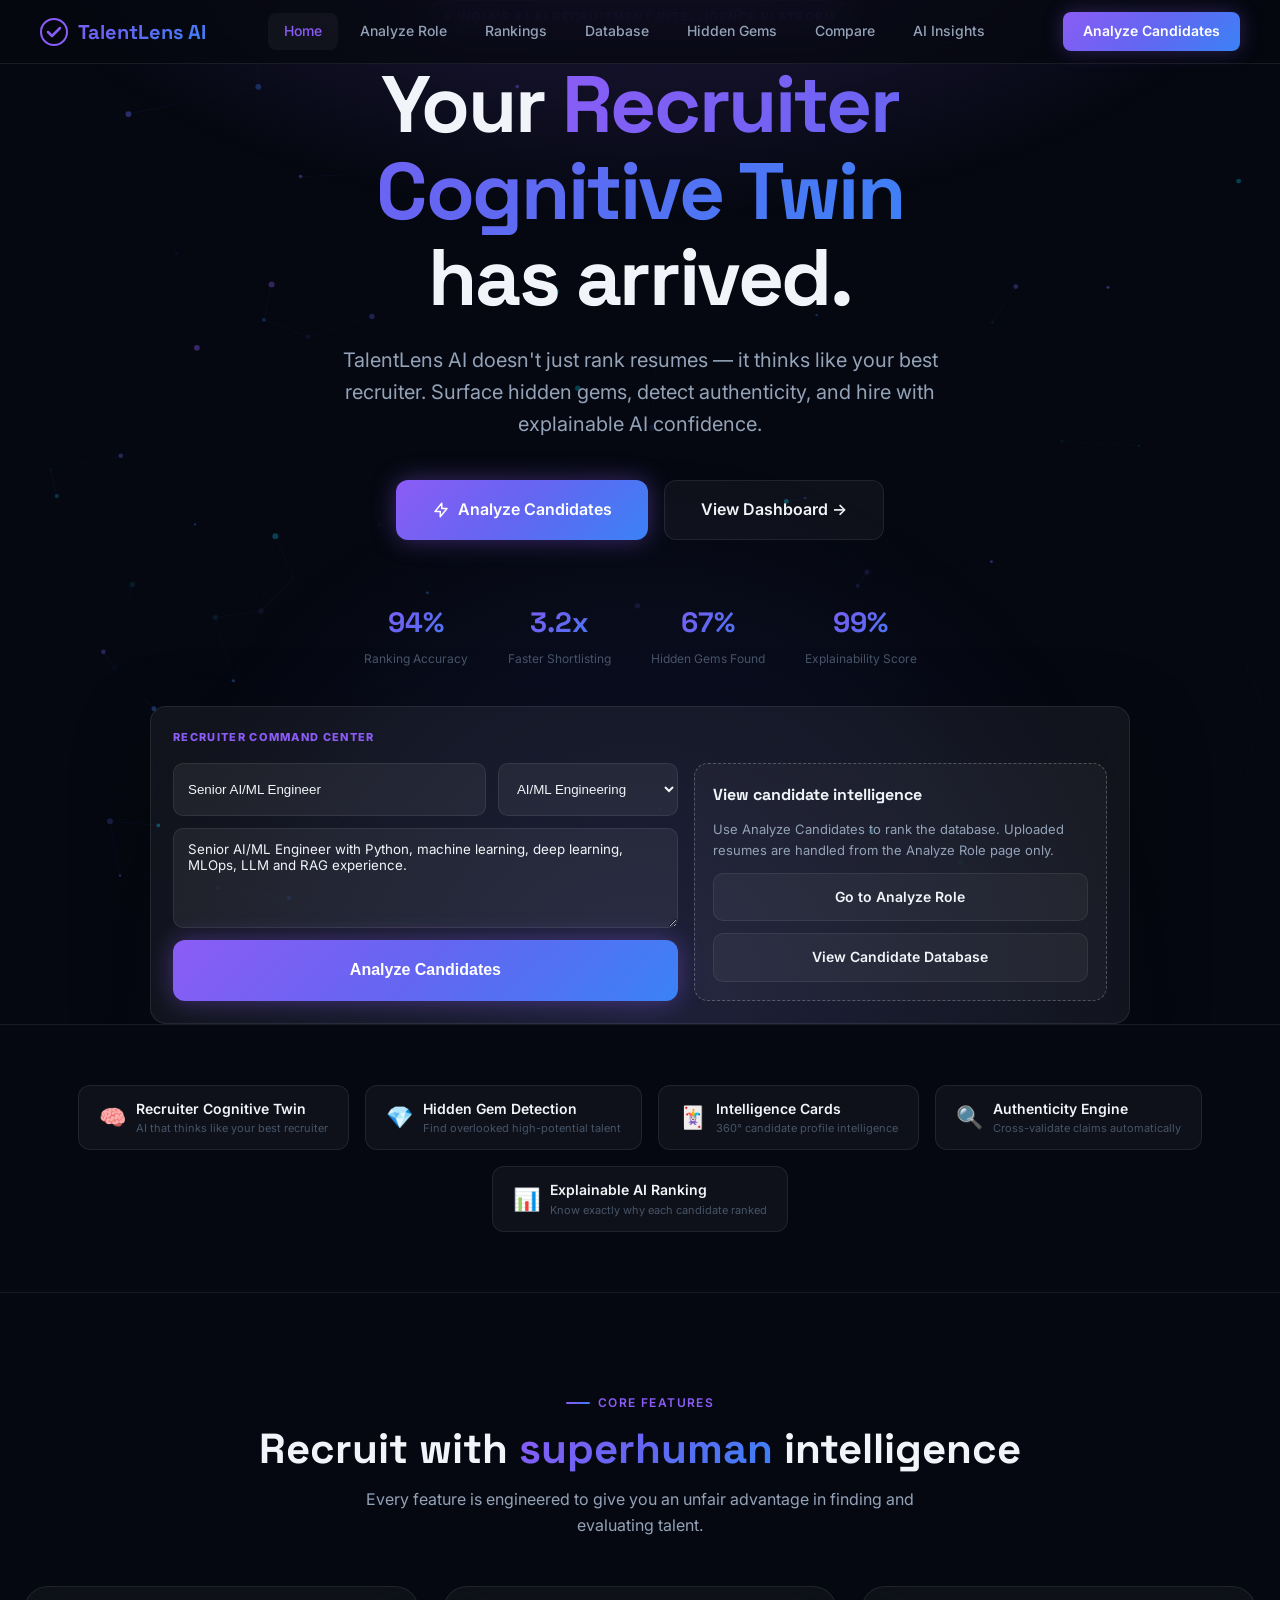
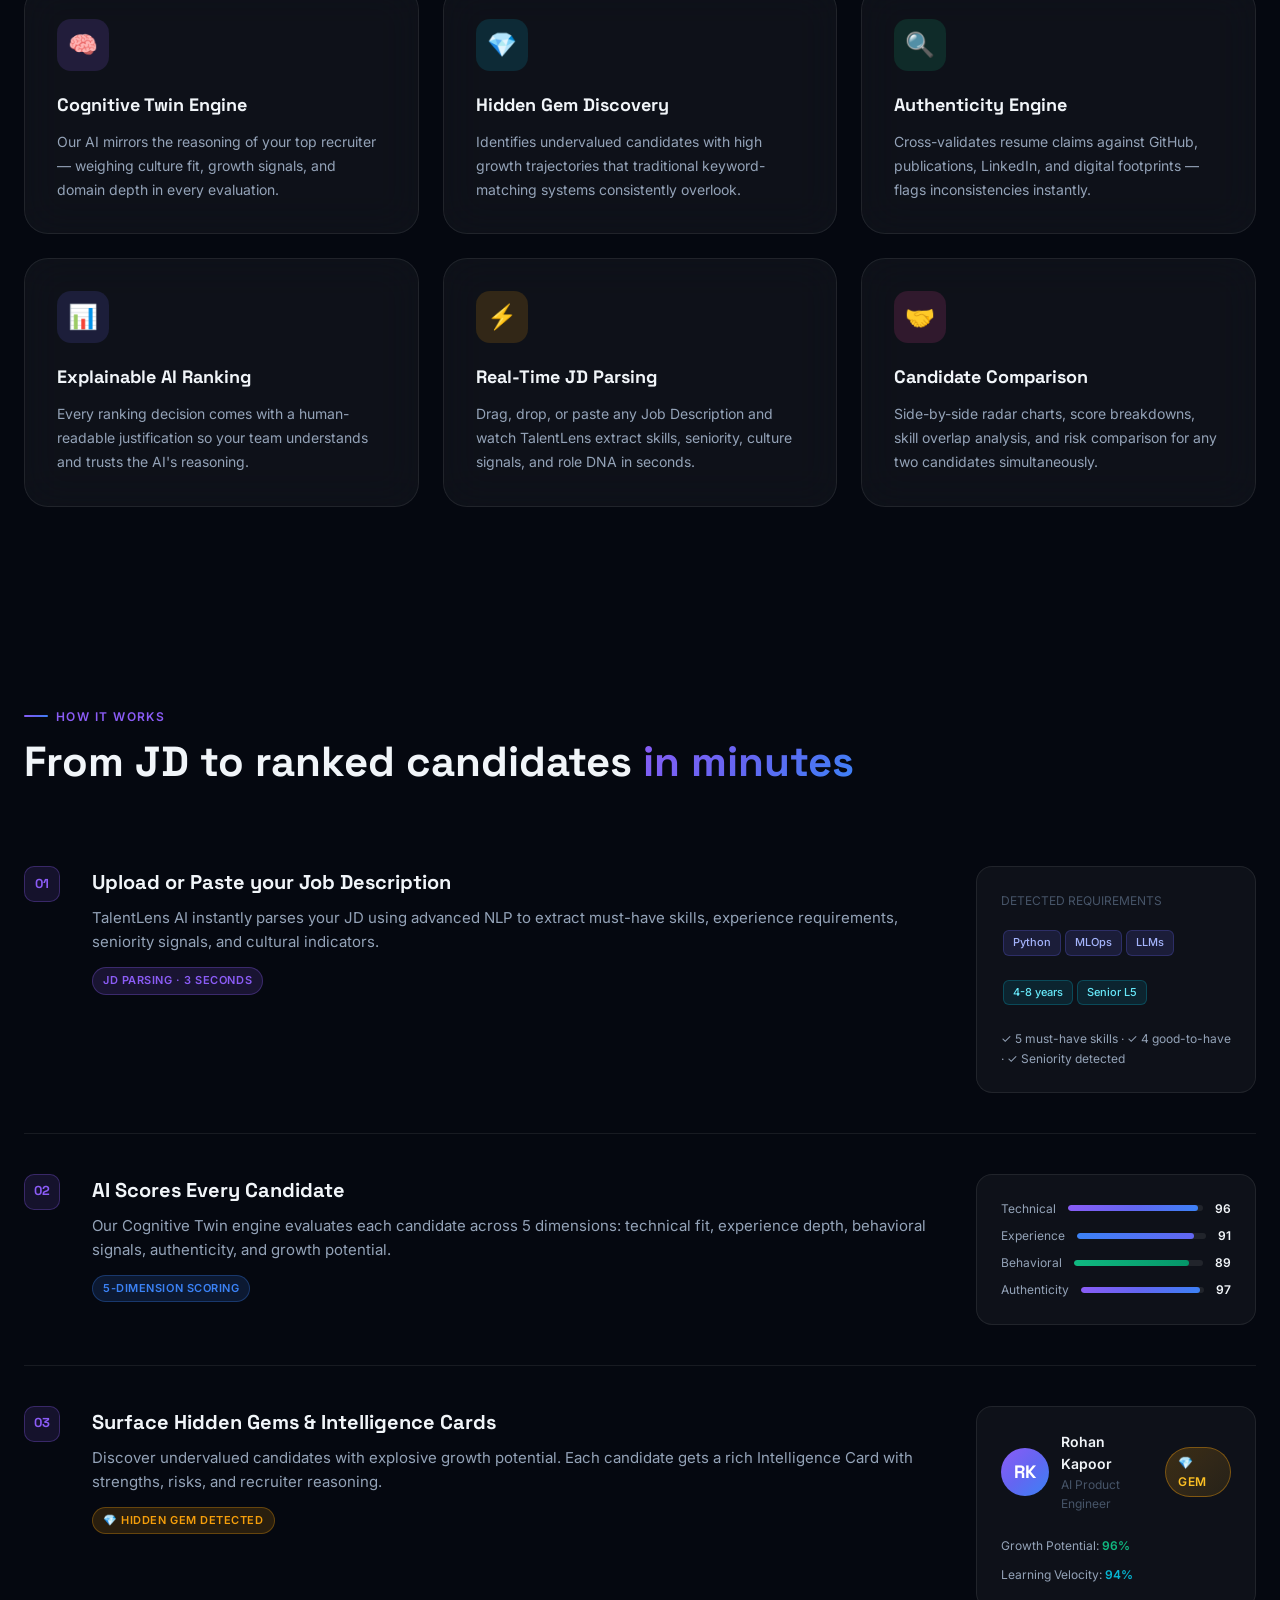
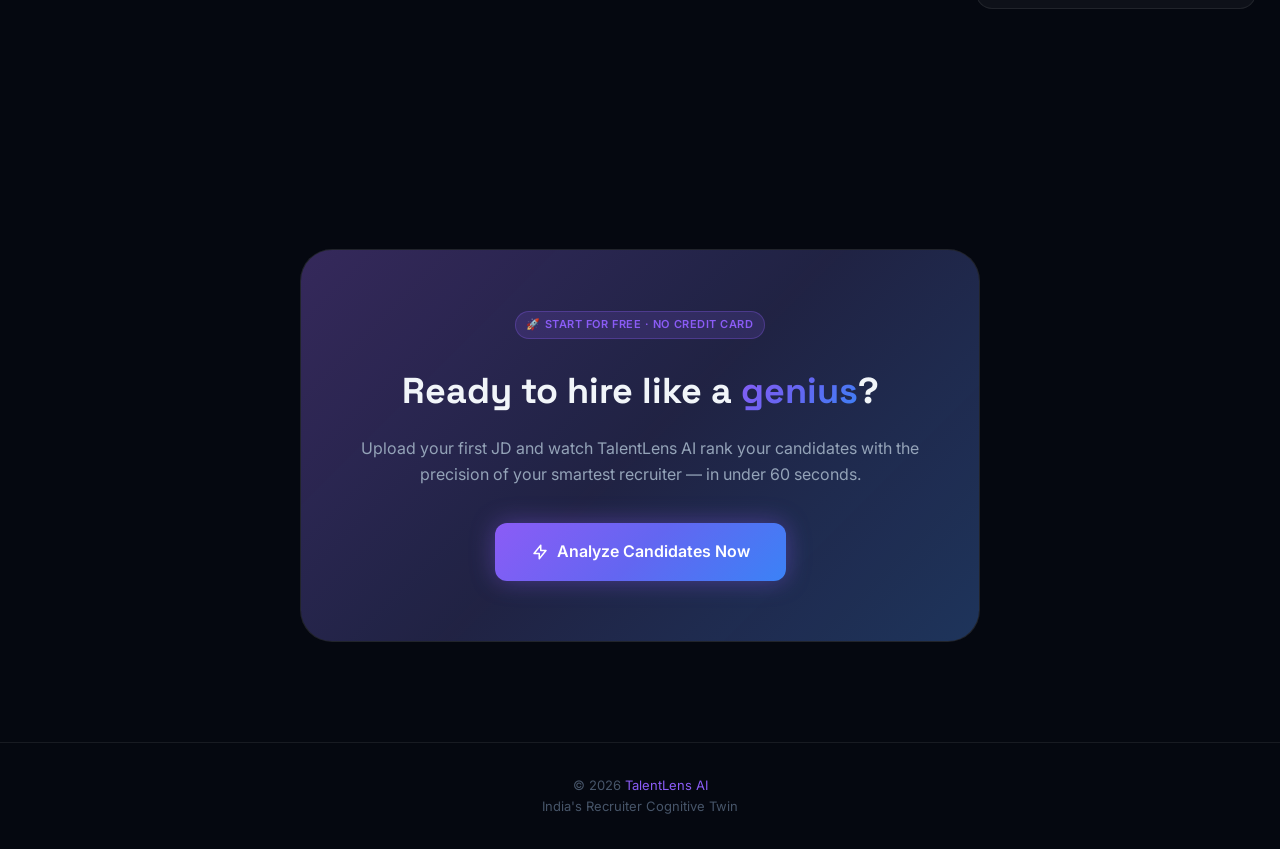
==== commit 6512fd16: "Add semantic search and FastAPI backend" ====
--- a/frontend/index.html
+++ b/frontend/index.html
@@ -183,13 +183,11 @@
           <textarea id="homeJd" placeholder="Paste job description">Senior AI/ML Engineer with Python, machine learning, deep learning, MLOps, LLM and RAG experience.</textarea>
           <button class="btn btn-primary btn-lg" onclick="startHomeSearch()">Analyze Candidates</button>
         </div>
-        <div class="home-upload" ondragover="event.preventDefault()" ondrop="handleHomeDrop(event)">
-          <div class="home-upload-title">Optional candidate upload</div>
-          <div class="home-upload-copy">Drop a resume PDF, DOCX, or candidate JSON to add a new ATS profile. Rankings already work from the built-in candidate database.</div>
-          <input id="homeCandidateUpload" type="file" accept=".pdf,.docx,.json" style="display:none" onchange="handleHomeUpload(event)"/>
-          <button class="btn btn-secondary" onclick="document.getElementById('homeCandidateUpload').click()">Upload New Candidate</button>
+        <div class="home-upload">
+          <div class="home-upload-title">View candidate intelligence</div>
+          <div class="home-upload-copy">Use Analyze Candidates to rank the database. Uploaded resumes are handled from the Analyze Role page only.</div>
+          <a href="jd-analysis.html" class="btn btn-secondary">Go to Analyze Role</a>
           <a href="candidate-database.html" class="btn btn-secondary">View Candidate Database</a>
-          <div id="homeUploadStatus" class="home-upload-status">No upload required.</div>
         </div>
       </div>
     </div>
@@ -361,20 +359,6 @@
     });
     window.location.href = 'dashboard.html';
   }
-  function showHomeUploadResult(result) {
-    document.getElementById('homeUploadStatus').textContent = result.added
-      ? `Resume Parsed. Candidate Added: ${result.candidate.name}.`
-      : `Duplicate detected: ${result.candidate.name} is already stored.`;
-  }
-  function handleHomeUpload(event) {
-    const file = event.target.files && event.target.files[0];
-    if (file) importCandidateFile(file, showHomeUploadResult);
-  }
-  function handleHomeDrop(event) {
-    event.preventDefault();
-    const file = event.dataTransfer.files && event.dataTransfer.files[0];
-    if (file) importCandidateFile(file, showHomeUploadResult);
-  }
 </script>
 </body>
 </html>
